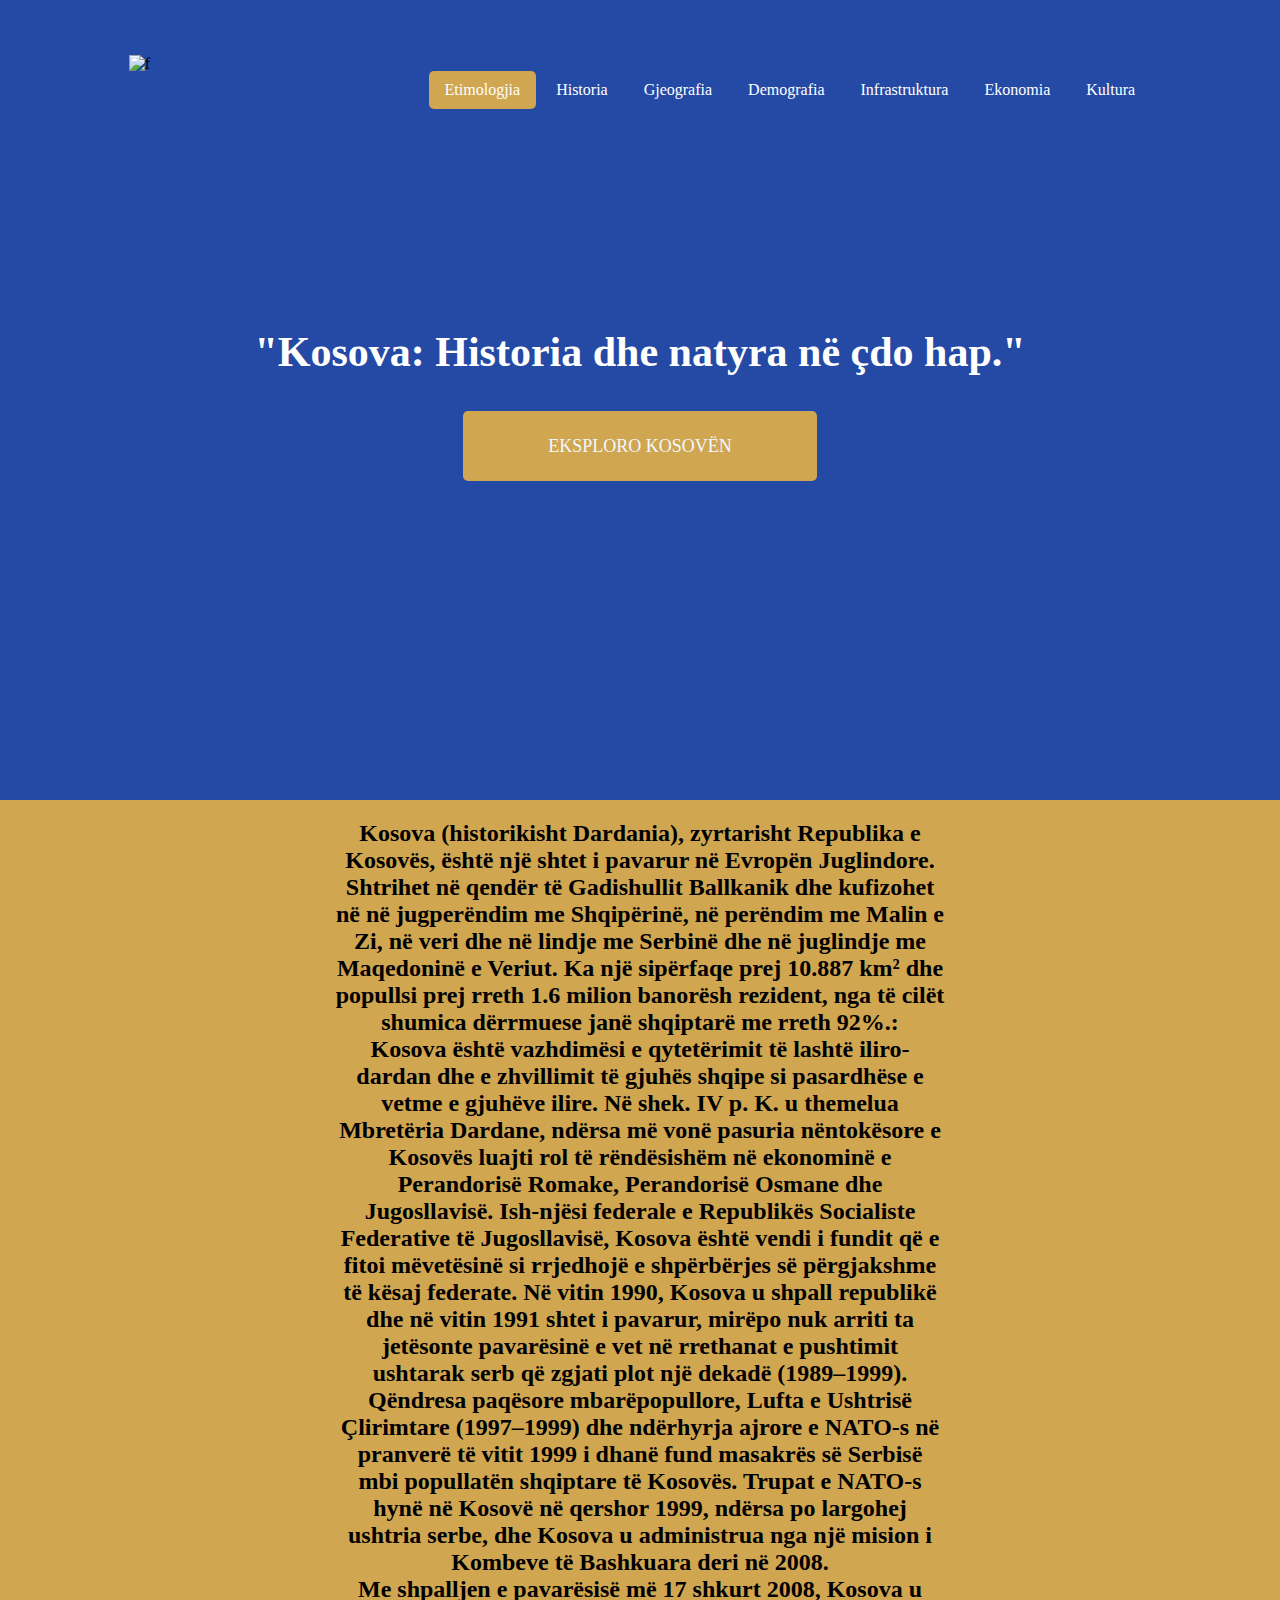
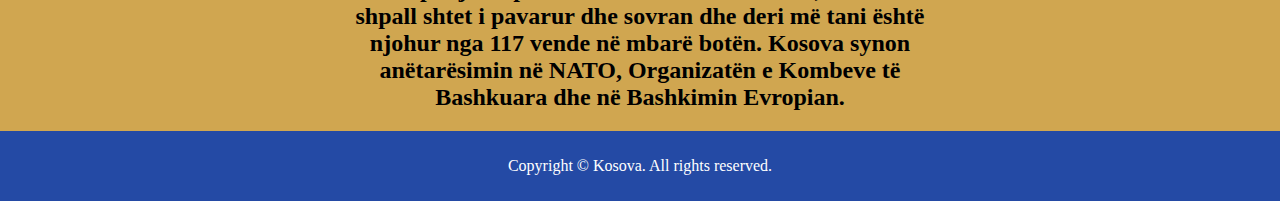
==== index.html @ 492d6c17 "pero" ====
<!DOCTYPE html>
<html lang="en">
<head>
    <meta charset="UTF-8">
    <meta name="viewport" content="width=device-width, initial-scale=1.0">
    <title>Document</title>
    <link rel="stylesheet" href="style.css">
</head>
<body>
    <section id="section1">
        <div class="container">
            <header>
                <img id="hg" src="Photo/Emblem_of_the_Republic_of_Kosovo.svg.png" width="80" alt="f">
                <nav>
                    <ul>
                        <li>
                            <li class="active"><a href="#">Etimologjia</a></li>
                            <li><a href="#">Historia</a></li>
                            <li><a href="#">Gjeografia</a></li>
                            <li><a href="#">Demografia</a></li>
                            <li><a href="#">Infrastruktura</a></li>
                            <li><a href="#">Ekonomia</a></li>
                            <li><a href="#">Kultura</a></li>
                        </li>
                    </ul>
                </nav>
            </header>
            <div class="main-heading">
                <h1>"Kosova: Historia dhe natyra në çdo hap."</h1>
                <a href="#">Eksploro Kosovën</a>
            </div>
           
        </div>

    </section>
    <section id="section2">
        <div class="container">
            <div class="title-box" >
                <h2>Kosova (historikisht Dardania), zyrtarisht Republika e Kosovës, është
                     një shtet i pavarur në Evropën Juglindore. Shtrihet në qendër të Gadishullit
                      Ballkanik dhe kufizohet në në jugperëndim me Shqipërinë, në perëndim me Malin e Zi,
                       në veri dhe në lindje me Serbinë dhe në juglindje me Maqedoninë e Veriut. 
                       Ka një sipërfaqe prej 10.887 km² dhe popullsi prej rreth 1.6 milion banorësh
                        rezident, nga të cilët shumica dërrmuese janë shqiptarë me rreth 92%.:<br>

                    Kosova është vazhdimësi e qytetërimit të lashtë iliro-dardan dhe e zhvillimit 
                    të gjuhës shqipe si pasardhëse e vetme e gjuhëve ilire. Në shek. IV p. K. u
                     themelua Mbretëria Dardane, ndërsa më vonë pasuria nëntokësore e Kosovës luajti
                      rol të rëndësishëm në ekonominë e Perandorisë Romake, Perandorisë Osmane dhe
                       Jugosllavisë. Ish-njësi federale e Republikës Socialiste Federative të Jugosllavisë,
                        Kosova është vendi i fundit që e fitoi mëvetësinë si rrjedhojë e shpërbërjes së
                        përgjakshme të kësaj federate. Në vitin 1990, Kosova u shpall republikë dhe në 
                        vitin 1991 shtet i pavarur, mirëpo nuk arriti ta jetësonte pavarësinë e vet në 
                        rrethanat e pushtimit ushtarak serb që zgjati plot një dekadë (1989–1999).
                         Qëndresa paqësore mbarëpopullore, Lufta e Ushtrisë Çlirimtare (1997–1999) 
                         dhe ndërhyrja ajrore e NATO-s në pranverë të vitit 1999 i dhanë fund masakrës 
                         së Serbisë mbi popullatën shqiptare të Kosovës. Trupat e NATO-s hynë në Kosovë
                          në qershor 1999, ndërsa po largohej ushtria serbe, dhe Kosova u administrua 
                          nga një mision i Kombeve të Bashkuara deri në 2008.<br>

                    Me shpalljen e pavarësisë më 17 shkurt 2008, Kosova u shpall shtet i pavarur dhe 
                    sovran dhe deri më tani është njohur nga 117 vende në mbarë botën. Kosova synon 
                    anëtarësimin në NATO, Organizatën e Kombeve të Bashkuara dhe në Bashkimin Evropian.</h2>
                <!-- <div class="line">
                    <p>Lorem ipsum dolor sit amet consectetur
                         adipisicing elit. Reiciendis nesciunt
                          quibusdam error culpa! Ab, culpa eum fugiat dicta unde
                         veniam vitae, animi praesentium iste cupiditate aperiam
                          placeat dolorem atque aspernatur!</p>
                </div> -->

        </div>
    </section>

</body>
<footer>
    <p>Copyright © Kosova. All rights reserved.</p>
  </footer>
</html>
---- style.css ----
body{
    margin: 0;
    font-family: Georgia, 'Times New Roman', Times, serif;
    background-color: rgb(208, 166, 80);
    
      

}
#section1{
    background-color: rgb(36, 74, 165);
    height: 800px;
    background-image: url("Photo/kosovo-backpacking-itinerary-main-image-hd-op.jpg");
    background-size: cover;
    background-position: center;
    background-repeat: no-repeat;
    
}
.container{
    margin-left: auto;
    margin-right: auto;
    height: 100%;

}
header{
    padding: 55px;
    display: flex;
    justify-content:  space-around;
}
nav ul li{
    display: inline-block;
    padding: 10px 16px;
}
nav ul li a{
    text-decoration: none;
    color: white;
}

nav ul li.active{
    background-color: rgb(208, 166, 80);
    border-radius: 5px;
}
.main-heading{
    margin-top: 148px;
    text-align: center;
}
.main-heading h1{
    color: white;
    font-size: 42px;
    font-weight: bold;
    margin-bottom: 60px;
}
.main-heading a{
    text-decoration: none;
    background-color:rgb(208, 166, 80);
    font-size: 18px;
    text-transform: uppercase;
    color: aliceblue;
    border-radius: 5px;
    padding: 25px 85px;
    
}

#section-2{
    background-color: aqua;
    min-height: 745px;
    color: white;
}
.title-box{
    text-align: center;
    max-width: 609px;
    margin-left: auto;
    margin-right: auto;
}
footer {
    background-color: rgb(36, 74, 165);
    padding: 10px;
    text-align: center;
    color: white;
  }
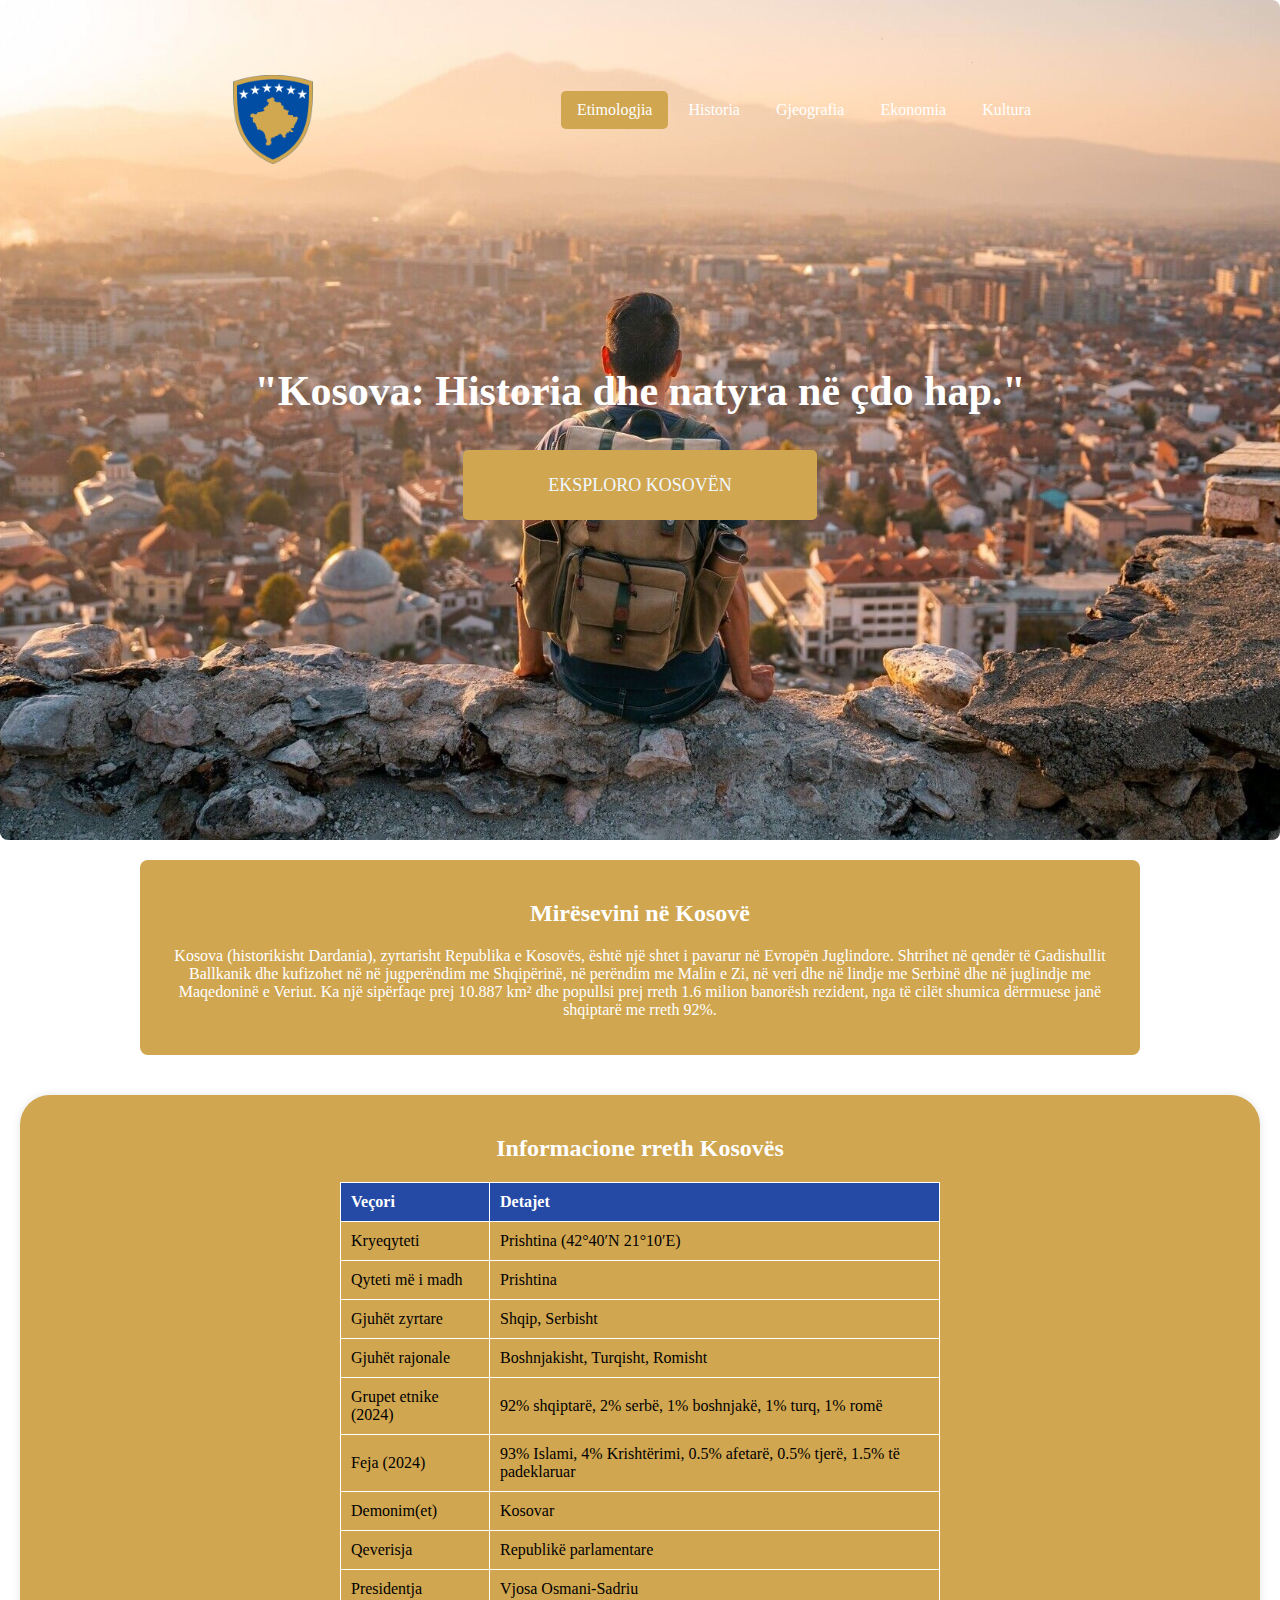
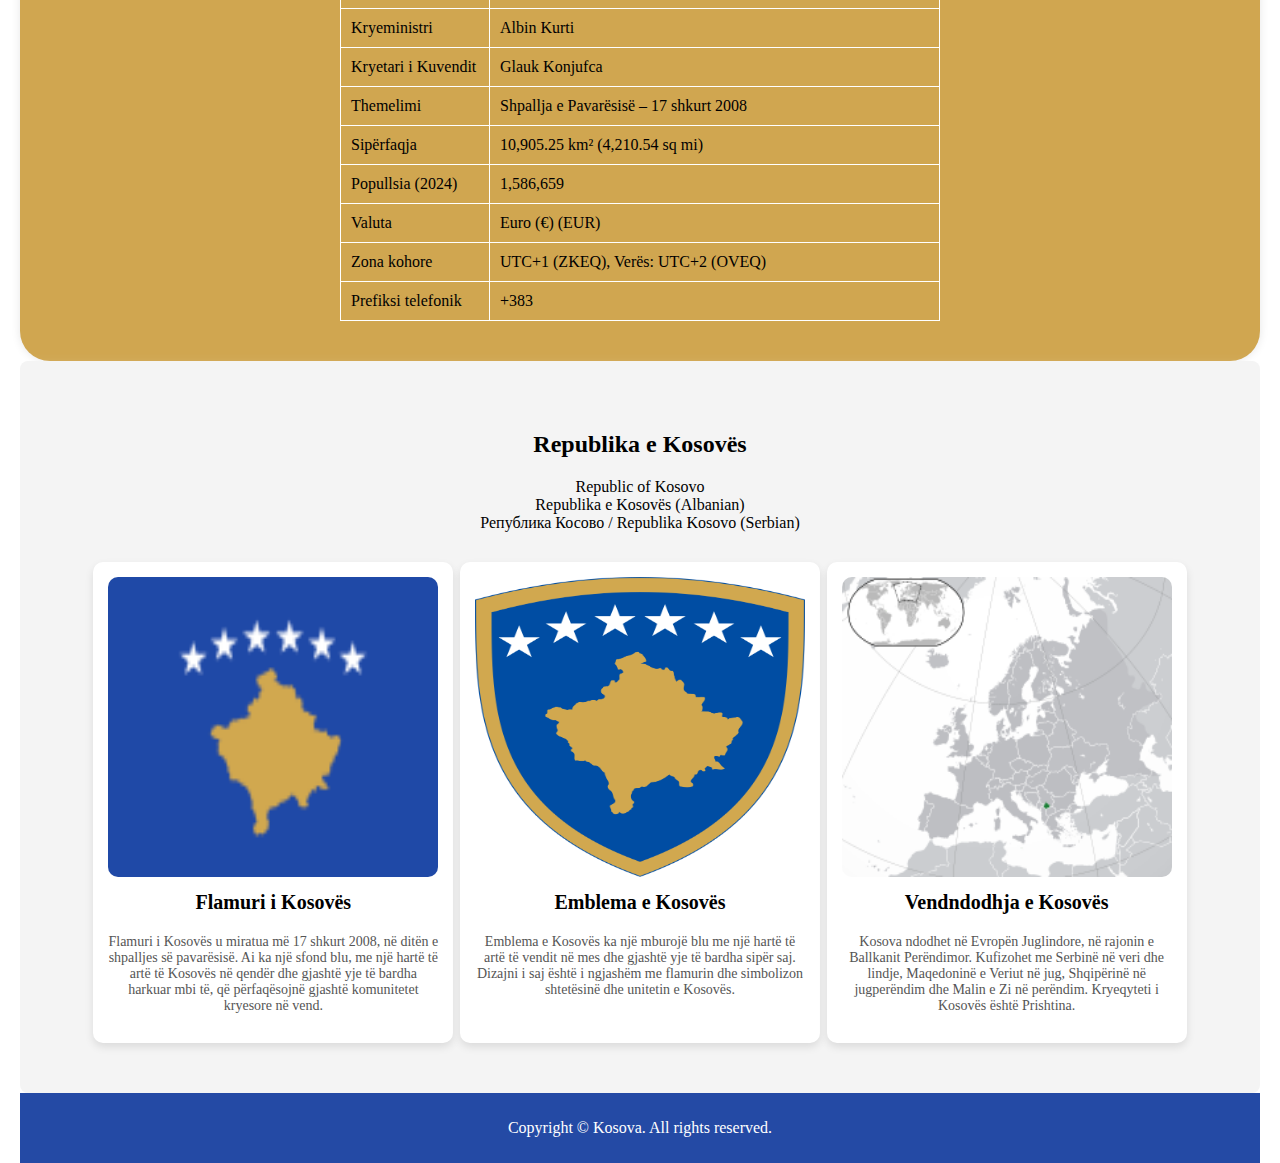
==== commit 16403765: "Add files via upload" ====
--- a/index.html
+++ b/index.html
@@ -17,8 +17,7 @@
                             <li class="active"><a href="#">Etimologjia</a></li>
                             <li><a href="#">Historia</a></li>
                             <li><a href="#">Gjeografia</a></li>
-                            <li><a href="#">Demografia</a></li>
-                            <li><a href="#">Infrastruktura</a></li>
+
                             <li><a href="#">Ekonomia</a></li>
                             <li><a href="#">Kultura</a></li>
                         </li>
@@ -32,48 +31,215 @@
            
         </div>
 
-    </section>
-    <section id="section2">
+        <div class="container1">
+            <section id="Kosova1">
+                <h2 id="Mirësevini">Mirësevini në Kosovë</h2>
+                <p id="K1">Kosova (historikisht Dardania), zyrtarisht Republika e Kosovës, është një shtet
+                     i pavarur në Evropën Juglindore. Shtrihet në qendër të Gadishullit Ballkanik
+                      dhe kufizohet në në jugperëndim me Shqipërinë, në perëndim me Malin e Zi, në veri 
+                    dhe në lindje me Serbinë dhe në juglindje me Maqedoninë e Veriut. Ka një sipërfaqe 
+                    prej 10.887 km² dhe popullsi prej rreth 1.6 milion banorësh rezident, nga të cilët 
+                    shumica dërrmuese janë shqiptarë me rreth 92%.</p>
+            </section>  
+        </div>
+
+
+        <style>
+        aside {
+            flex: 20px;
+            background: rgb(208, 166, 80);
+            padding: 20px;
+            border-radius: 30px;
+            box-shadow: 0 0 10px rgba(0, 0, 0, 0.1);
+        }
+        table {
+            width: 50%;
+            margin: 20px auto;
+            border-collapse: collapse;
+        }
+        table, th, td {
+            border: 1px solid #ffffff;
+        }
+        th, td {
+            padding: 10px;
+            text-align: left;
+        }
+        th {
+            background-color:rgb(36, 74, 165);
+            color: white;
+        }
+        </style>
+    <aside>
+        <h2 id="Informacione">Informacione rreth Kosovës</h2>
+        <table>
+            <tr>
+                <th>Veçori</th>
+                <th>Detajet</th>
+            </tr>
+            <tr>
+                <td>Kryeqyteti</td>
+                <td>Prishtina (42°40′N 21°10′E)</td>
+            </tr>
+            <tr>
+                <td>Qyteti më i madh</td>
+                <td>Prishtina</td>
+            </tr>
+            <tr>
+                <td>Gjuhët zyrtare</td>
+                <td>Shqip, Serbisht</td>
+            </tr>
+            <tr>
+                <td>Gjuhët rajonale</td>
+                <td>Boshnjakisht, Turqisht, Romisht</td>
+            </tr>
+            <tr>
+                <td>Grupet etnike (2024)</td>
+                <td>92% shqiptarë, 2% serbë, 1% boshnjakë, 1% turq, 1% romë</td>
+            </tr>
+            <tr>
+                <td>Feja (2024)</td>
+                <td>93% Islami, 4% Krishtërimi, 0.5% afetarë, 0.5% tjerë, 1.5% të padeklaruar</td>
+            </tr>
+            <tr>
+                <td>Demonim(et)</td>
+                <td>Kosovar</td>
+            </tr>
+            <tr>
+                <td>Qeverisja</td>
+                <td>Republikë parlamentare</td>
+            </tr>
+            <tr>
+                <td>Presidentja</td>
+                <td>Vjosa Osmani-Sadriu</td>
+            </tr>
+            <tr>
+                <td>Kryeministri</td>
+                <td>Albin Kurti</td>
+            </tr>
+            <tr>
+                <td>Kryetari i Kuvendit</td>
+                <td>Glauk Konjufca</td>
+            </tr>
+            <tr>
+                <td>Themelimi</td>
+                <td>Shpallja e Pavarësisë – 17 shkurt 2008</td>
+            </tr>
+            <tr>
+                <td>Sipërfaqja</td>
+                <td>10,905.25 km² (4,210.54 sq mi)</td>
+            </tr>
+            <tr>
+                <td>Popullsia (2024)</td>
+                <td>1,586,659</td>
+            </tr>
+            <tr>
+                <td>Valuta</td>
+                <td>Euro (€) (EUR)</td>
+            </tr>
+            <tr>
+                <td>Zona kohore</td>
+                <td>UTC+1 (ZKEQ), Verës: UTC+2 (OVEQ)</td>
+            </tr>
+            <tr>
+                <td>Prefiksi telefonik</td>
+                <td>+383</td>
+            </tr>
+        </table>
+    </aside>
+
+        
+
+    <section class="tour-kosovo">
         <div class="container">
-            <div class="title-box" >
-                <h2>Kosova (historikisht Dardania), zyrtarisht Republika e Kosovës, është
-                     një shtet i pavarur në Evropën Juglindore. Shtrihet në qendër të Gadishullit
-                      Ballkanik dhe kufizohet në në jugperëndim me Shqipërinë, në perëndim me Malin e Zi,
-                       në veri dhe në lindje me Serbinë dhe në juglindje me Maqedoninë e Veriut. 
-                       Ka një sipërfaqe prej 10.887 km² dhe popullsi prej rreth 1.6 milion banorësh
-                        rezident, nga të cilët shumica dërrmuese janë shqiptarë me rreth 92%.:<br>
-
-                    Kosova është vazhdimësi e qytetërimit të lashtë iliro-dardan dhe e zhvillimit 
-                    të gjuhës shqipe si pasardhëse e vetme e gjuhëve ilire. Në shek. IV p. K. u
-                     themelua Mbretëria Dardane, ndërsa më vonë pasuria nëntokësore e Kosovës luajti
-                      rol të rëndësishëm në ekonominë e Perandorisë Romake, Perandorisë Osmane dhe
-                       Jugosllavisë. Ish-njësi federale e Republikës Socialiste Federative të Jugosllavisë,
-                        Kosova është vendi i fundit që e fitoi mëvetësinë si rrjedhojë e shpërbërjes së
-                        përgjakshme të kësaj federate. Në vitin 1990, Kosova u shpall republikë dhe në 
-                        vitin 1991 shtet i pavarur, mirëpo nuk arriti ta jetësonte pavarësinë e vet në 
-                        rrethanat e pushtimit ushtarak serb që zgjati plot një dekadë (1989–1999).
-                         Qëndresa paqësore mbarëpopullore, Lufta e Ushtrisë Çlirimtare (1997–1999) 
-                         dhe ndërhyrja ajrore e NATO-s në pranverë të vitit 1999 i dhanë fund masakrës 
-                         së Serbisë mbi popullatën shqiptare të Kosovës. Trupat e NATO-s hynë në Kosovë
-                          në qershor 1999, ndërsa po largohej ushtria serbe, dhe Kosova u administrua 
-                          nga një mision i Kombeve të Bashkuara deri në 2008.<br>
-
-                    Me shpalljen e pavarësisë më 17 shkurt 2008, Kosova u shpall shtet i pavarur dhe 
-                    sovran dhe deri më tani është njohur nga 117 vende në mbarë botën. Kosova synon 
-                    anëtarësimin në NATO, Organizatën e Kombeve të Bashkuara dhe në Bashkimin Evropian.</h2>
-                <!-- <div class="line">
-                    <p>Lorem ipsum dolor sit amet consectetur
-                         adipisicing elit. Reiciendis nesciunt
-                          quibusdam error culpa! Ab, culpa eum fugiat dicta unde
-                         veniam vitae, animi praesentium iste cupiditate aperiam
-                          placeat dolorem atque aspernatur!</p>
-                </div> -->
-
+          <h2>Republika e Kosovës</h2>
+          <p>Republic of Kosovo<br>
+            Republika e Kosovës (Albanian)<br>
+            Република Косово / Republika Kosovo (Serbian)<br>
+          
+          <div class="places">
+            <div class="place">
+              <img src="Photo/Flag_of_Kosovo.svg (1).png" width="100px"  height="300px" alt="Flamuri">
+              <h3>Flamuri i Kosovës </h3>
+              <p>Flamuri i Kosovës u miratua më 17 shkurt 2008,
+                 në ditën e shpalljes së pavarësisë. Ai ka një 
+                 sfond blu, me një hartë të artë të Kosovës në 
+                 qendër dhe gjashtë yje të bardha harkuar mbi 
+                 të, që përfaqësojnë gjashtë komunitetet kryesore në vend.</p>
+              
+            </div>
+            
+            <div class="place">
+              <img src="Photo/Emblem_of_the_Republic_of_Kosovo.svg.png" width="100px"  height="300px" alt="Emblema">
+              <h3>Emblema e Kosovës </h3>
+              <p>Emblema e Kosovës ka një mburojë blu me një
+                 hartë të artë të vendit në mes dhe gjashtë
+                  yje të bardha sipër saj. Dizajni i saj është 
+                  i ngjashëm me flamurin dhe simbolizon shtetësinë
+                   dhe unitetin e Kosovës.</p>
+              
+            </div>
+            
+            <div class="place">
+              <img src="Photo/Lokacioni.png" width="100px"  height="300px" alt="Vendndodhja e Kosovës">
+              <h3>Vendndodhja e Kosovës </h3>
+              <p>Kosova ndodhet në Evropën Juglindore, në rajonin e
+                 Ballkanit Perëndimor. Kufizohet me Serbinë në veri 
+                 dhe lindje, Maqedoninë e Veriut në jug, Shqipërinë
+                  në jugperëndim dhe Malin e Zi në perëndim. Kryeqyteti 
+                  i Kosovës është Prishtina.</p>
+              
+            </div>
+          </div>
         </div>
-    </section>
-
-</body>
-<footer>
-    <p>Copyright © Kosova. All rights reserved.</p>
-  </footer>
-</html>+      </section>
+      <style>
+        .tour-kosovo {
+          text-align: center;
+          padding: 50px 20px;
+          background-color: #f4f4f4;
+        }
+        .container {
+          max-width: 1100px;
+          margin: auto;
+        }
+        .places {
+          display: flex;
+          justify-content: space-around;
+          flex-wrap: wrap;
+          margin-top: 30px;
+        }
+        .place {
+          width: 30%;
+          background: white;
+          padding: 15px;
+          border-radius: 10px;
+          box-shadow: 0 4px 8px rgba(0,0,0,0.1);
+        }
+        .place img {
+          width: 100%;
+          border-radius: 10px;
+        }
+        .place h3 {
+          margin-top: 10px;
+          font-size: 20px;
+        }
+        .place p {
+          font-size: 14px;
+          color: #555;
+        }
+      </style>
+        
+        
+    </body>
+    <footer>
+        <p>Copyright © Kosova. All rights reserved.</p>
+      </footer>
+    </html>
+            
+
+
+
+
+
+
+
--- a/style.css
+++ b/style.css
@@ -2,7 +2,7 @@
 body{
     margin: 0;
     font-family: Georgia, 'Times New Roman', Times, serif;
-    background-color: rgb(208, 166, 80);
+    background-color: rgb(255, 255, 255);
     
       
 
@@ -61,20 +61,39 @@
     
 }
 
-#section-2{
-    background-color: aqua;
-    min-height: 745px;
+
+
+#Mirësevini{
+    text-align: center;
     color: white;
 }
-.title-box{
+
+
+.container1 {
+    display: flex;
+    max-width: 1000px;
+    margin: 40px auto;
+    
+}
+section {
+    flex: 2;
+    background:rgb(208, 166, 80);
+    padding: 20px;
+    border-radius: 8px;
+    box-shadow: 0 0 10px rgba(255, 255, 255, 0.1);
+}
+#K1{
+    color: white;
     text-align: center;
-    max-width: 609px;
-    margin-left: auto;
-    margin-right: auto;
 }
+
 footer {
     background-color: rgb(36, 74, 165);
     padding: 10px;
     text-align: center;
     color: white;
   }
+  #Informacione {
+    text-align: center;
+    color: rgb(255, 255, 255);
+  }